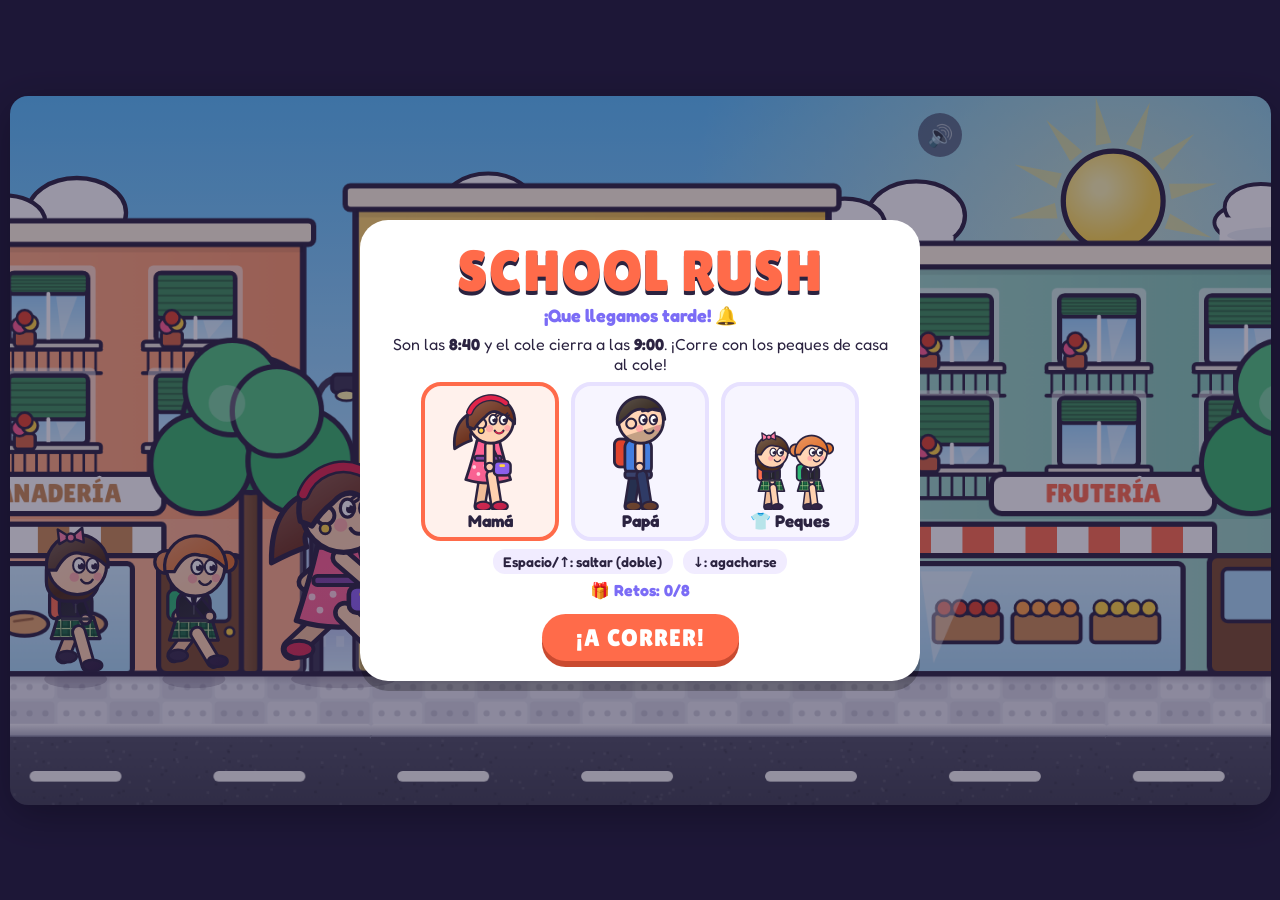
==== web/index.html @ a7036879 "Uniforme del cole y código organizado por temas Uniforme: jersey negro con cuello de polo y falda de" ====
<!doctype html>
<html lang="es">
<head>
<meta charset="utf-8">
<meta name="viewport" content="width=device-width,initial-scale=1,maximum-scale=1,user-scalable=no,viewport-fit=cover">
<meta name="theme-color" content="#1e1838">
<meta name="mobile-web-app-capable" content="yes">
<meta name="apple-mobile-web-app-capable" content="yes">
<meta name="apple-mobile-web-app-status-bar-style" content="black-translucent">
<meta name="apple-mobile-web-app-title" content="School Rush">
<link rel="manifest" href="manifest.webmanifest">
<link rel="icon" href="icons/icon-192.png">
<link rel="apple-touch-icon" href="icons/icon-192.png">
<title>School Rush · ¡Que llegamos tarde!</title>
<link rel="stylesheet" href="css/estilos.css">
</head>
<body>
<div id="wrap">
  <div id="game">
    <canvas id="c"></canvas>
    <button id="mute" aria-label="Sonido">🔊</button>
    <div id="menu" class="overlay"></div>
    <div id="end" class="overlay hidden"></div>
    <div id="custom" class="overlay hidden"></div>
  </div>
  <div id="pad">
    <div class="pads" style="display:contents">
      <button class="pb" id="bDuck" aria-label="Agacharse"><b>⬇</b><span>AGACHAR</span></button>
      <button class="pb" id="bJump" aria-label="Saltar"><b>⬆</b><span>SALTAR</span></button>
    </div>
    <div class="rotate">📱↻ Gira el móvil para verlo más grande</div>
  </div>
</div>

<script src="js/base.js"></script>
<script src="js/sonido.js"></script>
<script src="js/dibujo.js"></script>
<script src="js/personajes.js"></script>
<script src="js/peques.js"></script>
<script src="js/fondos.js"></script>
<script src="js/obstaculos.js"></script>
<script src="js/partida.js"></script>
<script src="js/pantalla.js"></script>
<script src="js/controles.js"></script>
<script src="js/menus.js"></script>
</body>
</html>
---- web/css/estilos.css ----
/* School Rush · estilos */
@font-face{font-family:'Fredoka';src:url(../fonts/Fredoka.ttf) format('truetype');font-weight:300 700;font-display:swap}
@font-face{font-family:'Lilita One';src:url(../fonts/LilitaOne-Regular.ttf) format('truetype');font-display:swap}
:root{--ink:#2b2340;--accent:#ff6b4a;--violet:#7b6cf6;--ok:#2bb673}
*{box-sizing:border-box;-webkit-tap-highlight-color:transparent}
html,body{margin:0;height:100%;background:#1e1838;overflow:hidden;overscroll-behavior:none;font-family:'Fredoka',system-ui,sans-serif;color:var(--ink);touch-action:none;user-select:none;-webkit-user-select:none;-webkit-touch-callout:none}
#wrap{position:fixed;inset:0;display:flex;align-items:center;justify-content:center}
#game{position:relative;border-radius:18px;overflow:hidden;box-shadow:0 10px 40px rgba(0,0,0,.5)}
canvas{display:block;width:100%;height:100%}
.overlay{position:fixed;inset:0;z-index:30;display:flex;align-items:center;justify-content:center;background:rgba(30,24,56,.45);padding:10px}
.overlay.hidden{display:none}
.card{background:#fff;border-radius:28px;padding:18px 24px;text-align:center;width:min(560px,94%);max-height:96%;overflow:auto;box-shadow:0 10px 0 rgba(0,0,0,.25)}
h1{font-family:'Lilita One',system-ui,sans-serif;font-weight:400;font-size:clamp(34px,7vw,58px);line-height:1;color:var(--accent);margin:4px 0;letter-spacing:1px;text-shadow:0 4px 0 var(--ink)}
.sub{font-weight:700;color:var(--violet);margin:2px 0 8px;font-size:18px}
.card p{margin:6px 0;font-size:16px}
.heroes{display:flex;gap:12px;justify-content:center;margin:8px 0}
.hero{border:4px solid #e7e1ff;background:#f7f5ff;border-radius:20px;padding:4px 10px 6px;cursor:pointer;font:inherit;font-weight:700;font-size:17px;color:var(--ink);display:flex;flex-direction:column;align-items:center}
.hero canvas{width:110px;height:120px}
.hero.sel{border-color:var(--accent);background:#fff1ec}
.names{display:flex;gap:8px;justify-content:center;flex-wrap:wrap;margin:6px 0}
.names input{font:inherit;font-size:16px;width:130px;padding:6px 10px;border-radius:14px;border:3px solid #e7e1ff;text-align:center}
.btn{font-family:'Lilita One',system-ui,sans-serif;font-size:24px;border:0;border-radius:999px;padding:10px 34px;background:var(--accent);color:#fff;box-shadow:0 6px 0 #c94a30;cursor:pointer;margin:8px 4px 2px;letter-spacing:1px}
.btn:active{transform:translateY(4px);box-shadow:0 2px 0 #c94a30}
.btn.alt{background:var(--violet);box-shadow:0 6px 0 #5446c4;font-size:18px}
.how{display:flex;gap:10px;justify-content:center;flex-wrap:wrap;font-size:14px;font-weight:600;margin:6px 0}
.how span{background:#f1ecff;border-radius:12px;padding:4px 10px}
.stars{font-size:46px;letter-spacing:6px;margin:2px 0}
.res{display:flex;justify-content:center;gap:14px;flex-wrap:wrap;font-weight:700;margin:6px 0}
.res span{background:#f7f5ff;border-radius:12px;padding:6px 12px}
.best{color:var(--violet);font-weight:700}
#mute{position:absolute;top:2.5%;left:calc(76% - var(--ms,40px) - 6px);width:var(--ms,40px);height:var(--ms,40px);border-radius:50%;border:0;background:rgba(43,35,64,.55);color:#fff;font-size:calc(var(--ms,40px)*.48);cursor:pointer;z-index:5;padding:0}
#game .conf{position:absolute;top:-40px;font-size:28px;animation:fall linear forwards;pointer-events:none;z-index:20}
@keyframes fall{to{transform:translateY(700px) rotate(540deg)}}
.prize{background:linear-gradient(135deg,#fff3a0,#ffd6e5);border:3px dashed var(--accent);border-radius:16px;padding:8px 12px;font-weight:700;margin:6px 0;animation:pop .5s}
@keyframes pop{0%{transform:scale(.5)}70%{transform:scale(1.1)}100%{transform:scale(1)}}
.small{font-size:14px;color:#777}
.hero.kids canvas{width:110px;height:120px}
.card.wide{width:min(680px,96%)}
.card.wide h1{font-size:34px}
.school{display:flex;gap:8px;align-items:center;justify-content:center;margin:4px 0;font-weight:700;font-size:15px}
.school input{font:inherit;font-size:16px;width:200px;padding:4px 10px;border-radius:12px;border:3px solid #e7e1ff}
.tabs{display:flex;gap:8px;justify-content:center;margin:6px 0}
.tab{font:inherit;font-weight:700;font-size:16px;border:3px solid #e7e1ff;background:#f7f5ff;border-radius:999px;padding:4px 16px;cursor:pointer;color:var(--ink)}
.tab.sel{border-color:var(--accent);background:#fff1ec}
.editor{display:flex;gap:12px;align-items:center;justify-content:center;flex-wrap:wrap}
.pv{display:flex;flex-direction:column;align-items:center;gap:4px}
.pv canvas{width:150px;height:156px;background:#f7f5ff;border-radius:20px}
.pv input{font:inherit;font-size:16px;width:150px;padding:4px 8px;border-radius:12px;border:3px solid #e7e1ff;text-align:center}
.rows{display:flex;flex-direction:column;gap:6px;text-align:left}
.row{display:flex;align-items:center;gap:8px}
.rl{width:78px;font-weight:700;font-size:14px}
.opts{display:flex;gap:6px;flex-wrap:wrap}
.sw{width:32px;height:32px;border-radius:50%;border:3px solid #fff;box-shadow:0 0 0 2px #ddd;cursor:pointer;position:relative;padding:0}
.sw.sel{box-shadow:0 0 0 3px var(--accent)}
.sw.locked{opacity:.4}.sw.locked::after{content:'🔒';position:absolute;inset:0;display:flex;align-items:center;justify-content:center;font-size:13px}
.tb{font:inherit;font-weight:600;font-size:15px;border:3px solid #e7e1ff;background:#fff;border-radius:12px;padding:3px 9px;cursor:pointer;color:var(--ink);position:relative}
.tb.sel{border-color:var(--accent);background:#fff1ec}
.tb.locked{opacity:.45}.tb i{font-style:normal;font-size:11px;position:absolute;top:-6px;right:-6px}
.hint{font-size:14px;color:var(--violet);margin:6px 0;min-height:20px}
.retos{text-align:left;font-size:14px;background:#f7f5ff;border-radius:14px;padding:6px 12px;margin:4px 0}
.retos summary{font-weight:700;cursor:pointer}
.reto{padding:2px 0;color:#666}.reto.ok{color:var(--ok)}
/* ---- móvil ---- */
#pad{display:none}
.touch.playing #pad{display:flex}
.pb{border:0;color:#fff;font-family:'Lilita One',system-ui,sans-serif;display:flex;flex-direction:column;align-items:center;justify-content:center;gap:2px;touch-action:none;-webkit-user-select:none;user-select:none;cursor:pointer}
.pb b{font-size:34px;line-height:1}.pb span{font-size:15px;letter-spacing:1px}
.pb.on{transform:scale(.94);filter:brightness(1.15)}
#bDuck{background:#7b6cf6;box-shadow:0 6px 0 #5446c4}
#bJump{background:#ff6b4a;box-shadow:0 6px 0 #c94a30}
/* horizontal: botones flotando sobre el juego */
.touch:not(.portrait) #game{border-radius:0;box-shadow:none}
.touch:not(.portrait) #pad{position:fixed;left:0;right:0;bottom:0;justify-content:space-between;align-items:flex-end;padding:0 max(14px,env(safe-area-inset-right)) max(12px,env(safe-area-inset-bottom)) max(14px,env(safe-area-inset-left));pointer-events:none;z-index:20}
.touch:not(.portrait) .pb{pointer-events:auto;width:92px;height:92px;border-radius:50%;opacity:.82}
.touch:not(.portrait) .pb span{font-size:12px}
/* vertical: juego arriba y botones grandes debajo */
.portrait #wrap{flex-direction:column;justify-content:flex-start;padding-top:max(10px,env(safe-area-inset-top))}
.portrait #game{border-radius:0;box-shadow:none}
.portrait #pad{flex:1;width:100%;flex-direction:column;gap:10px;padding:14px 14px max(14px,env(safe-area-inset-bottom))}
.portrait .pads{flex:1;display:flex!important;gap:14px}
.portrait .pb{flex:1;border-radius:28px}
.portrait .pb b{font-size:64px}.portrait .pb span{font-size:24px}
.rotate{display:none;color:#c9c2ff;text-align:center;font-weight:600;font-size:15px}
.portrait .rotate{display:block}
@media (max-width:500px){.heroes{gap:6px}.hero{flex:1 1 0;min-width:0;padding:2px 4px 4px}.hero canvas{width:100%;max-width:84px;height:auto;aspect-ratio:220/240}.card{padding:14px 12px}.rl{width:64px}}
@media (max-height:520px){
  .card{padding:10px 16px;border-radius:22px}
  h1{font-size:30px}.sub{font-size:15px;margin:0 0 4px}
  #menu .card>p:not(.best){display:none}
  .hero canvas{width:62px;height:68px}.hero{font-size:14px;padding:2px 8px 4px}
  .heroes{margin:4px 0}.names input{font-size:14px;width:110px;padding:4px 8px}
  .how{display:none}.btn{font-size:20px;padding:8px 28px;margin-top:4px}
  .stars{font-size:32px}.res{font-size:14px;gap:8px;margin:4px 0}
  .card.wide h1{font-size:22px}.tabs{margin:2px 0}.tab{font-size:14px;padding:2px 12px}.hint{margin:2px 0;font-size:12px}.retos{padding:2px 10px}
  .pv canvas{width:100px;height:104px}.sw{width:26px;height:26px}.tb{font-size:13px}.editor{gap:6px}
}
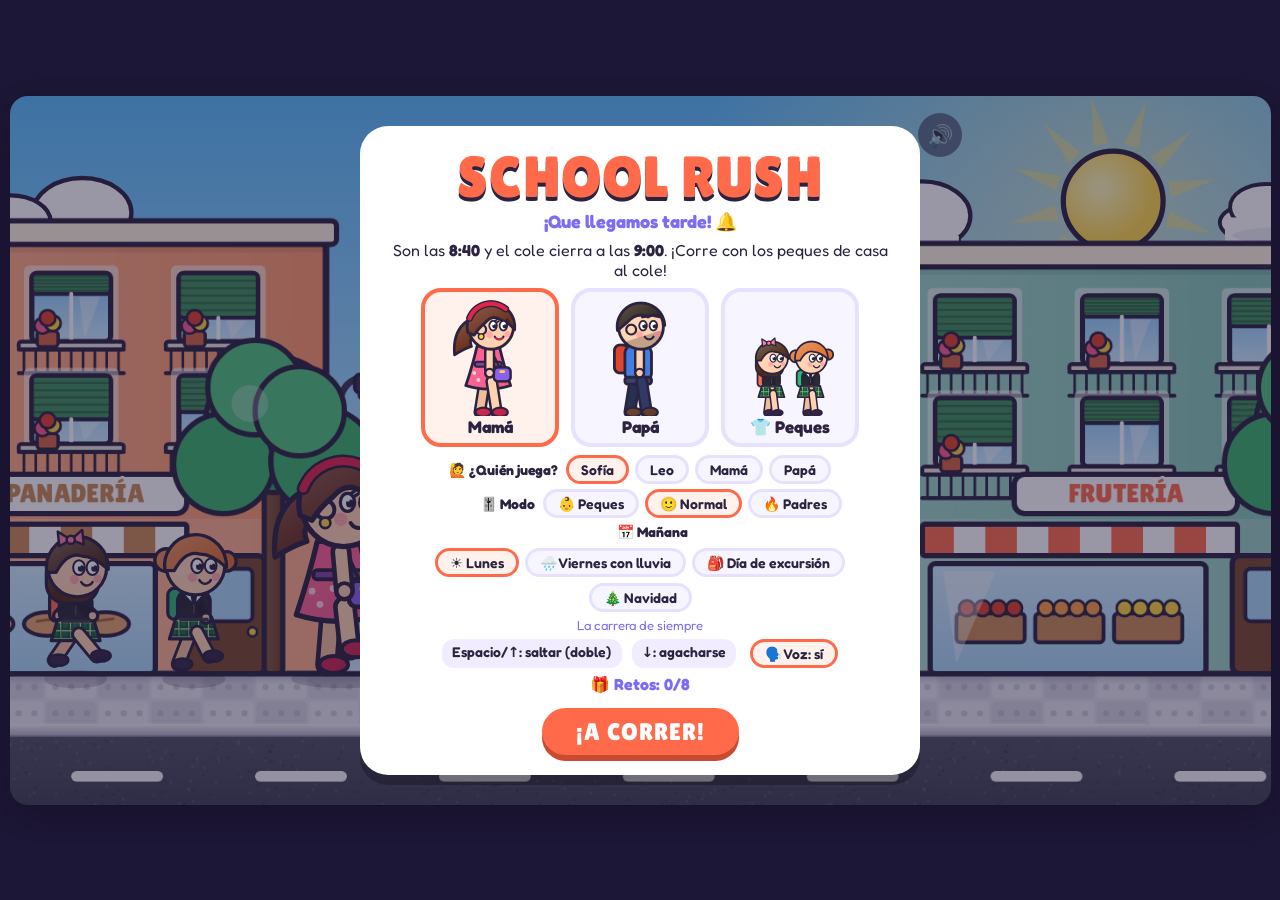
==== commit beb57d5b: "Modos peques/normal/padres, voz, mañanas, sorpresas, música por tramo, final animado y récords - Mod" ====
--- a/web/index.html
+++ b/web/index.html
@@ -37,6 +37,7 @@
 <script src="js/dibujo.js"></script>
 <script src="js/personajes.js"></script>
 <script src="js/peques.js"></script>
+<script src="js/modos.js"></script>
 <script src="js/fondos.js"></script>
 <script src="js/obstaculos.js"></script>
 <script src="js/partida.js"></script>
--- a/web/css/estilos.css
+++ b/web/css/estilos.css
@@ -60,6 +60,17 @@
 .retos{text-align:left;font-size:14px;background:#f7f5ff;border-radius:14px;padding:6px 12px;margin:4px 0}
 .retos summary{font-weight:700;cursor:pointer}
 .reto{padding:2px 0;color:#666}.reto.ok{color:var(--ok)}
+/* ---- opciones del menú ---- */
+.opt{display:flex;align-items:center;gap:8px;justify-content:center;flex-wrap:wrap;margin:5px 0}
+.ol{font-weight:700;font-size:14px;min-width:96px;text-align:right}
+.chips{display:flex;gap:6px;flex-wrap:wrap;justify-content:center}
+.chip{font:inherit;font-weight:600;font-size:14px;border:3px solid #e7e1ff;background:#f7f5ff;border-radius:999px;padding:3px 12px;cursor:pointer;color:var(--ink)}
+.chip.sel{border-color:var(--accent);background:#fff1ec}
+.chip.voz{margin-left:4px}
+.mdesc{font-size:13px!important;color:var(--violet);margin:2px 0!important;min-height:16px}
+.podio{display:flex;gap:8px;justify-content:center;flex-wrap:wrap;margin:4px 0}
+.podio span{background:#f7f5ff;border-radius:12px;padding:4px 10px;font-weight:600;font-size:14px}
+.podio span.yo{background:#fff1ec;outline:2px solid var(--accent)}
 /* ---- móvil ---- */
 #pad{display:none}
 .touch.playing #pad{display:flex}
@@ -89,7 +100,7 @@
   #menu .card>p:not(.best){display:none}
   .hero canvas{width:62px;height:68px}.hero{font-size:14px;padding:2px 8px 4px}
   .heroes{margin:4px 0}.names input{font-size:14px;width:110px;padding:4px 8px}
-  .how{display:none}.btn{font-size:20px;padding:8px 28px;margin-top:4px}
+  .how{display:flex;margin:2px 0}.how span{display:none}.hero canvas,.hero.kids canvas{width:46px;height:50px}.hero{flex-direction:row;gap:4px;padding:2px 10px;font-size:13px}.card h1{font-size:26px}.card{max-height:98%}#menu .best{margin:2px 0;font-size:13px}.chip.voz{padding:1px 8px}.ol{min-width:0;font-size:12px}.chip{font-size:12px;padding:2px 8px}.opt{margin:2px 0;gap:4px}.mdesc{display:none}.btn{font-size:20px;padding:8px 28px;margin-top:4px}
   .stars{font-size:32px}.res{font-size:14px;gap:8px;margin:4px 0}
   .card.wide h1{font-size:22px}.tabs{margin:2px 0}.tab{font-size:14px;padding:2px 12px}.hint{margin:2px 0;font-size:12px}.retos{padding:2px 10px}
   .pv canvas{width:100px;height:104px}.sw{width:26px;height:26px}.tb{font-size:13px}.editor{gap:6px}
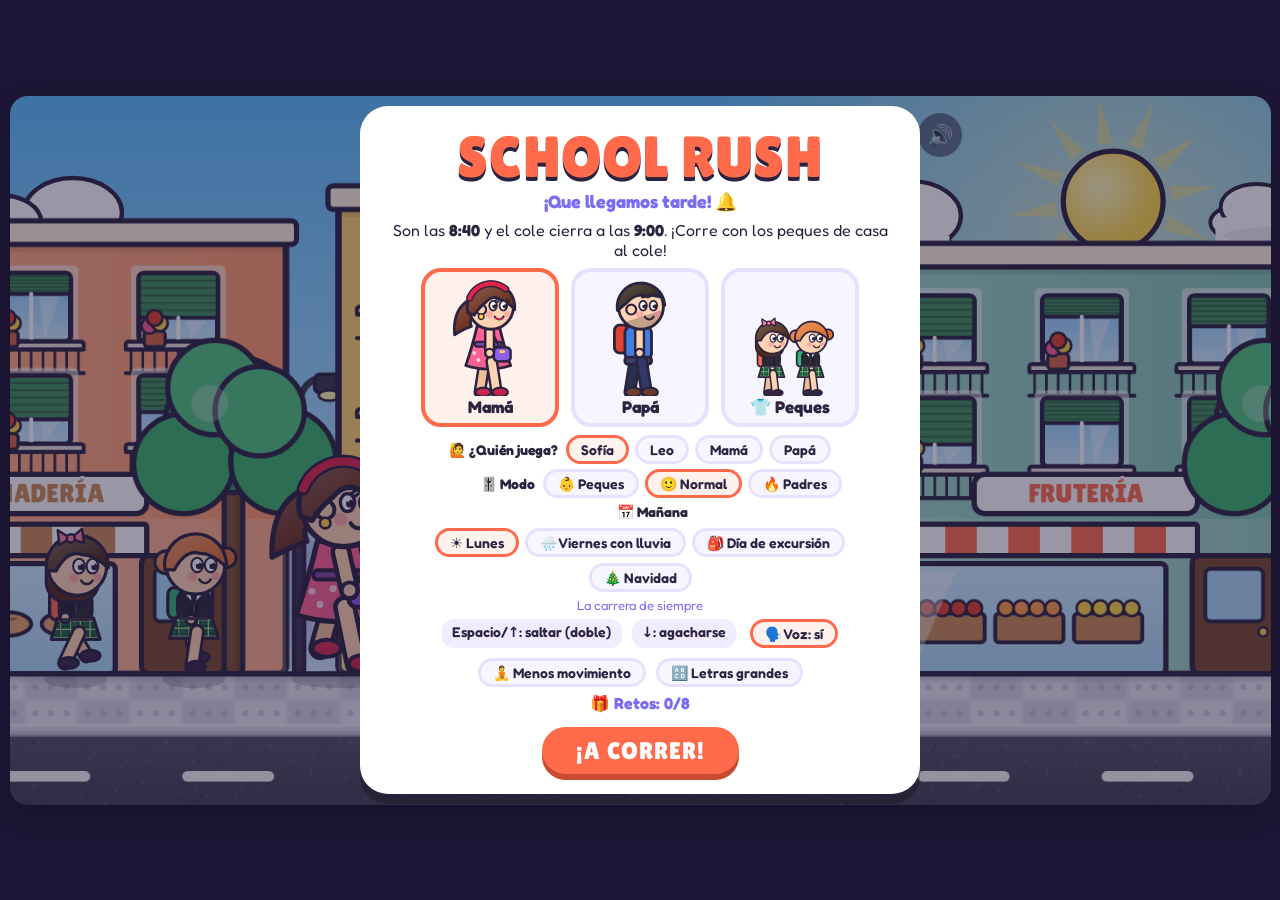
==== commit c151b736: "Pausa, iPhone, accesibilidad y modo ligero - Botón de pausa (y tecla P); se pausa solo al cambiar de" ====
--- a/web/index.html
+++ b/web/index.html
@@ -19,9 +19,11 @@
   <div id="game">
     <canvas id="c"></canvas>
     <button id="mute" aria-label="Sonido">🔊</button>
+    <button id="pausebtn" aria-label="Pausa">⏸</button>
     <div id="menu" class="overlay"></div>
     <div id="end" class="overlay hidden"></div>
     <div id="custom" class="overlay hidden"></div>
+    <div id="pauseov" class="overlay hidden"></div>
   </div>
   <div id="pad">
     <div class="pads" style="display:contents">
--- a/web/css/estilos.css
+++ b/web/css/estilos.css
@@ -60,6 +60,13 @@
 .retos{text-align:left;font-size:14px;background:#f7f5ff;border-radius:14px;padding:6px 12px;margin:4px 0}
 .retos summary{font-weight:700;cursor:pointer}
 .reto{padding:2px 0;color:#666}.reto.ok{color:var(--ok)}
+/* ---- pausa, ajustes e iPhone ---- */
+#pausebtn{position:absolute;top:2.5%;left:calc(76% - 2*var(--ms,40px) - 12px);width:var(--ms,40px);height:var(--ms,40px);border-radius:50%;border:0;background:rgba(43,35,64,.55);color:#fff;font-size:calc(var(--ms,40px)*.45);cursor:pointer;z-index:5;padding:0;display:none}
+body.playing #pausebtn{display:block}
+.iostip{font-size:13px!important;background:#eef6ff;border-radius:12px;padding:6px 30px 6px 10px!important;position:relative;color:#2f5fb3}
+.iostip .x{position:absolute;right:6px;top:4px;border:0;background:none;font-size:14px;cursor:pointer;color:#2f5fb3}
+body.big .card p,body.big .chip,body.big .tb,body.big .reto{font-size:1.15em}
+body.big .hint{font-size:16px}
 /* ---- opciones del menú ---- */
 .opt{display:flex;align-items:center;gap:8px;justify-content:center;flex-wrap:wrap;margin:5px 0}
 .ol{font-weight:700;font-size:14px;min-width:96px;text-align:right}
@@ -97,7 +104,7 @@
 @media (max-height:520px){
   .card{padding:10px 16px;border-radius:22px}
   h1{font-size:30px}.sub{font-size:15px;margin:0 0 4px}
-  #menu .card>p:not(.best){display:none}
+  #menu .card>p:not(.best):not(.iostip){display:none}
   .hero canvas{width:62px;height:68px}.hero{font-size:14px;padding:2px 8px 4px}
   .heroes{margin:4px 0}.names input{font-size:14px;width:110px;padding:4px 8px}
   .how{display:flex;margin:2px 0}.how span{display:none}.hero canvas,.hero.kids canvas{width:46px;height:50px}.hero{flex-direction:row;gap:4px;padding:2px 10px;font-size:13px}.card h1{font-size:26px}.card{max-height:98%}#menu .best{margin:2px 0;font-size:13px}.chip.voz{padding:1px 8px}.ol{min-width:0;font-size:12px}.chip{font-size:12px;padding:2px 8px}.opt{margin:2px 0;gap:4px}.mdesc{display:none}.btn{font-size:20px;padding:8px 28px;margin-top:4px}
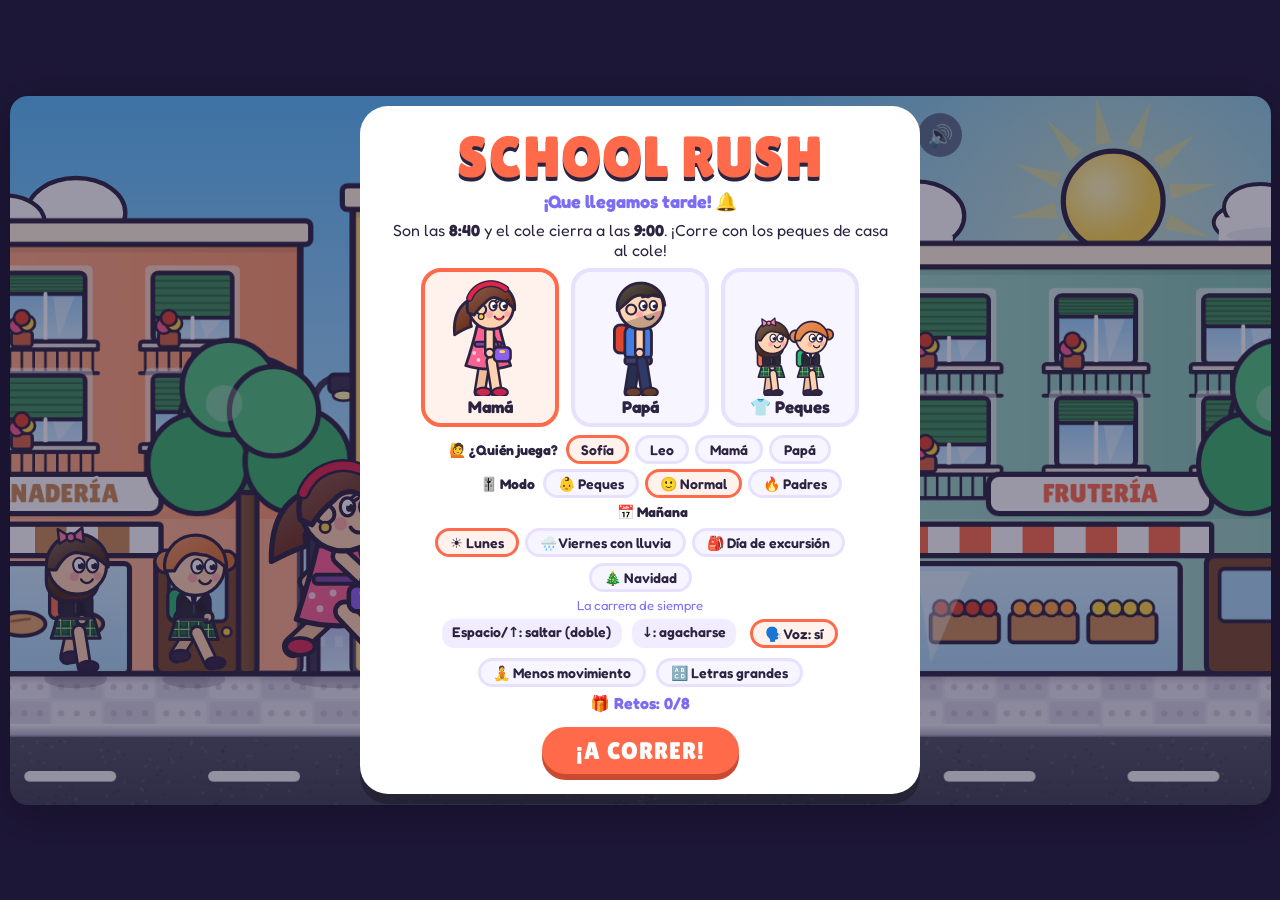
==== commit 41c07ef7: "Contador de visitas y partidas con GoatCounter - Cuenta las visitas a la página sin cookies, siempre" ====
--- a/web/index.html
+++ b/web/index.html
@@ -46,5 +46,8 @@
 <script src="js/pantalla.js"></script>
 <script src="js/controles.js"></script>
 <script src="js/menus.js"></script>
+<!-- Visitas y partidas, contadas por GoatCounter sin cookies (las ve serbenda.github.io/serbenda) -->
+<script>window.goatcounter = { path: '/school-rush/' };</script>
+<script data-goatcounter="https://serbenda.goatcounter.com/count" async src="https://gc.zgo.at/count.js"></script>
 </body>
 </html>
